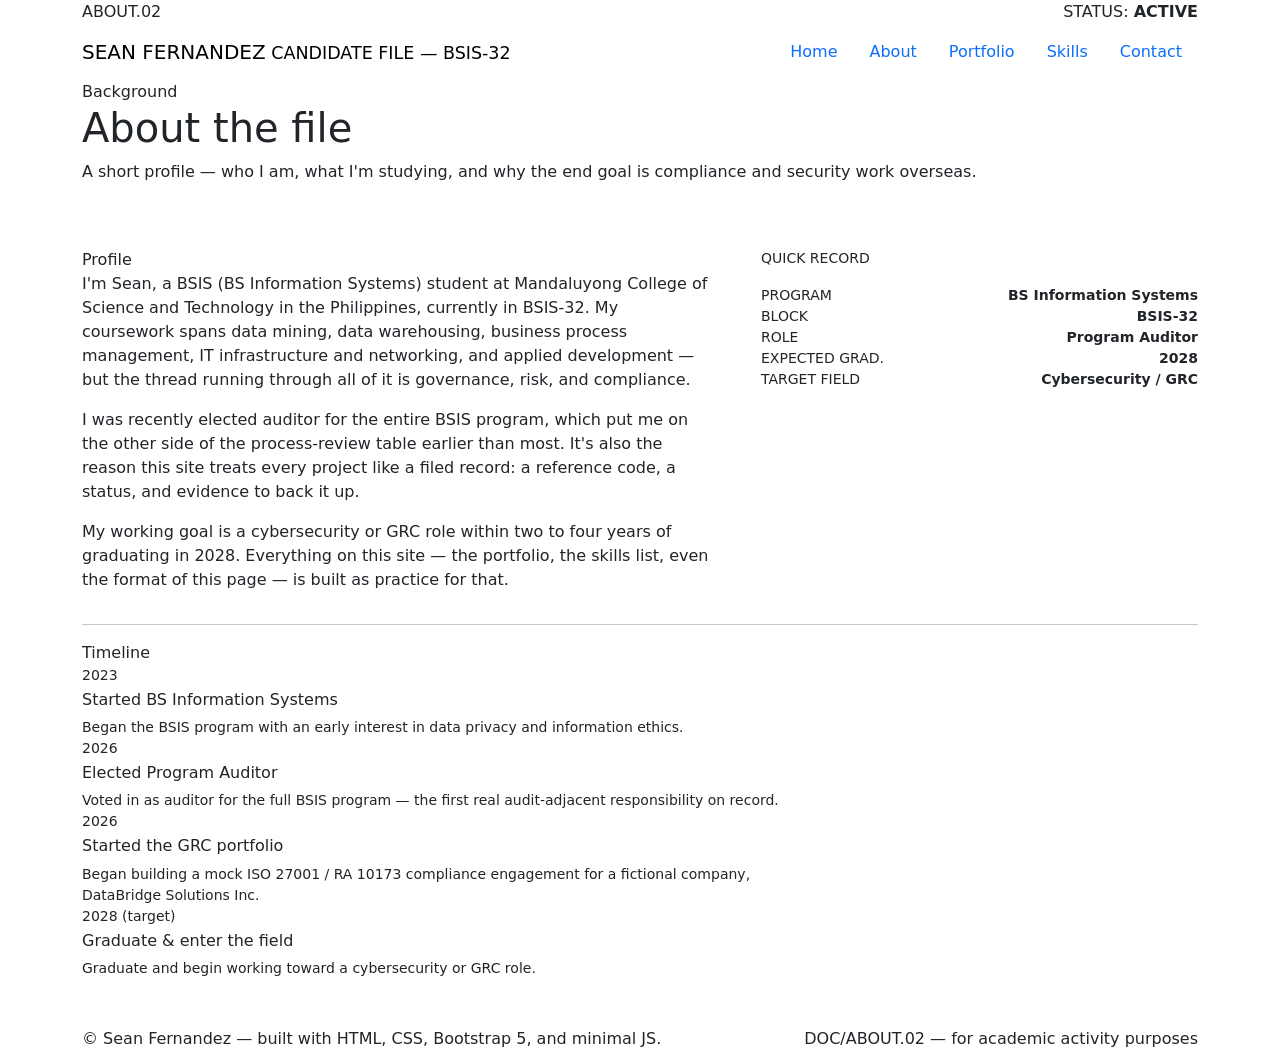
==== about.html @ bf7f356e "Add files via upload" ====
<!DOCTYPE html>
<html lang="en">
<head>
<meta charset="UTF-8">
<meta name="viewport" content="width=device-width, initial-scale=1.0">
<title>About — Sean Fernandez</title>
<link rel="preconnect" href="https://fonts.googleapis.com">
<link href="https://fonts.googleapis.com/css2?family=Archivo:wght@700;800;900&family=Source+Serif+4:ital,wght@0,400;0,600;1,400&family=JetBrains+Mono:wght@400;500;700&display=swap" rel="stylesheet">
<link href="https://cdn.jsdelivr.net/npm/bootstrap@5.3.3/dist/css/bootstrap.min.css" rel="stylesheet">
<link rel="stylesheet" href="css/style.css">
</head>
<body>

<div class="doc-strip">
  <div class="container d-flex justify-content-between">
    <span class="code-tag">ABOUT.02</span>
    <span>STATUS: <strong>ACTIVE</strong></span>
  </div>
</div>

<nav class="navbar navbar-expand-md">
  <div class="container align-items-end">
    <a class="navbar-brand" href="index.html">SEAN FERNANDEZ<small> CANDIDATE FILE — BSIS-32</small></a>
    <button class="navbar-toggler" type="button" data-bs-toggle="collapse" data-bs-target="#nav" aria-controls="nav" aria-expanded="false" aria-label="Toggle navigation">
      <span class="navbar-toggler-icon"></span>
    </button>
    <div class="collapse navbar-collapse justify-content-end" id="nav">
      <ul class="nav nav-tabs-custom">
        <li class="nav-item"><a class="nav-link" href="index.html">Home</a></li>
        <li class="nav-item"><a class="nav-link active" href="about.html">About</a></li>
        <li class="nav-item"><a class="nav-link" href="portfolio.html">Portfolio</a></li>
        <li class="nav-item"><a class="nav-link" href="skills.html">Skills</a></li>
        <li class="nav-item"><a class="nav-link" href="contact.html">Contact</a></li>
      </ul>
    </div>
  </div>
</nav>

<header class="hero">
  <div class="container">
    <span class="eyebrow">Background</span>
    <h1>About the file</h1>
    <p class="lede">A short profile — who I am, what I'm studying, and why the
      end goal is compliance and security work overseas.</p>
  </div>
</header>

<section class="container py-5">
  <div class="row g-5">
    <div class="col-lg-7">
      <span class="eyebrow">Profile</span>
      <p>I'm Sean, a BSIS (BS Information Systems) student at Mandaluyong College of Science and Technology
        in the Philippines, currently in BSIS-32. My coursework spans data
        mining, data warehousing, business process management, IT infrastructure
        and networking, and applied development — but the thread running through
        all of it is governance, risk, and compliance.</p>
      <p>I was recently elected auditor for the entire BSIS program, which put
        me on the other side of the process-review table earlier than most.
        It's also the reason this site treats every project like a filed
        record: a reference code, a status, and evidence to back it up.</p>
      <p>My working goal is a cybersecurity or GRC role within two to
        four years of graduating in 2028. Everything on this site — the
        portfolio, the skills list, even the format of this page — is built
        as practice for that.</p>
    </div>
    <div class="col-lg-5">
      <div class="panel">
        <div class="code-tag small mb-3">QUICK RECORD</div>
        <div class="ledger-row d-flex justify-content-between">
          <span class="small text-uppercase">Program</span>
          <span class="small fw-bold">BS Information Systems</span>
        </div>
        <div class="ledger-row d-flex justify-content-between">
          <span class="small text-uppercase">Block</span>
          <span class="small fw-bold">BSIS-32</span>
        </div>
        <div class="ledger-row d-flex justify-content-between">
          <span class="small text-uppercase">Role</span>
          <span class="small fw-bold">Program Auditor</span>
        </div>
        <div class="ledger-row d-flex justify-content-between">
          <span class="small text-uppercase">Expected grad.</span>
          <span class="small fw-bold">2028</span>
        </div>
        <div class="ledger-row d-flex justify-content-between">
          <span class="small text-uppercase">Target field</span>
          <span class="small fw-bold">Cybersecurity / GRC</span>
        </div>
     
      </div>
    </div>
  </div>

  <hr class="file-rule">

  <span class="eyebrow">Timeline</span>
  <div class="row">
    <div class="col-lg-8">
      <div class="timeline-item">
        <div class="code-tag small">2023</div>
        <h3 class="h6 mt-1">Started BS Information Systems</h3>
        <p class="small mb-0">Began the BSIS program with an early interest in
          data privacy and information ethics.</p>
      </div>
      <div class="timeline-item">
        <div class="code-tag small">2026</div>
        <h3 class="h6 mt-1">Elected Program Auditor</h3>
        <p class="small mb-0">Voted in as auditor for the full BSIS program —
          the first real audit-adjacent responsibility on record.</p>
      </div>
      <div class="timeline-item">
        <div class="code-tag small">2026</div>
        <h3 class="h6 mt-1">Started the GRC portfolio</h3>
        <p class="small mb-0">Began building a mock ISO 27001 / RA 10173
          compliance engagement for a fictional company, DataBridge Solutions Inc.</p>
      </div>
      <div class="timeline-item">
        <div class="code-tag small">2028 (target)</div>
        <h3 class="h6 mt-1">Graduate &amp; enter the field</h3>
        <p class="small mb-0">Graduate and begin working toward a cybersecurity
          or GRC role.</p>
      </div>
    </div>
  </div>
</section>

<footer class="file-footer">
  <div class="container d-flex flex-column flex-md-row justify-content-between">
    <span>&copy; <span id="year"></span> Sean Fernandez — built with HTML, CSS, Bootstrap 5, and minimal JS.</span>
    <span>DOC/ABOUT.02 — for academic activity purposes</span>
  </div>
</footer>

<script src="https://cdn.jsdelivr.net/npm/bootstrap@5.3.3/dist/js/bootstrap.bundle.min.js"></script>
<script src="js/script.js"></script>
</body>
</html>
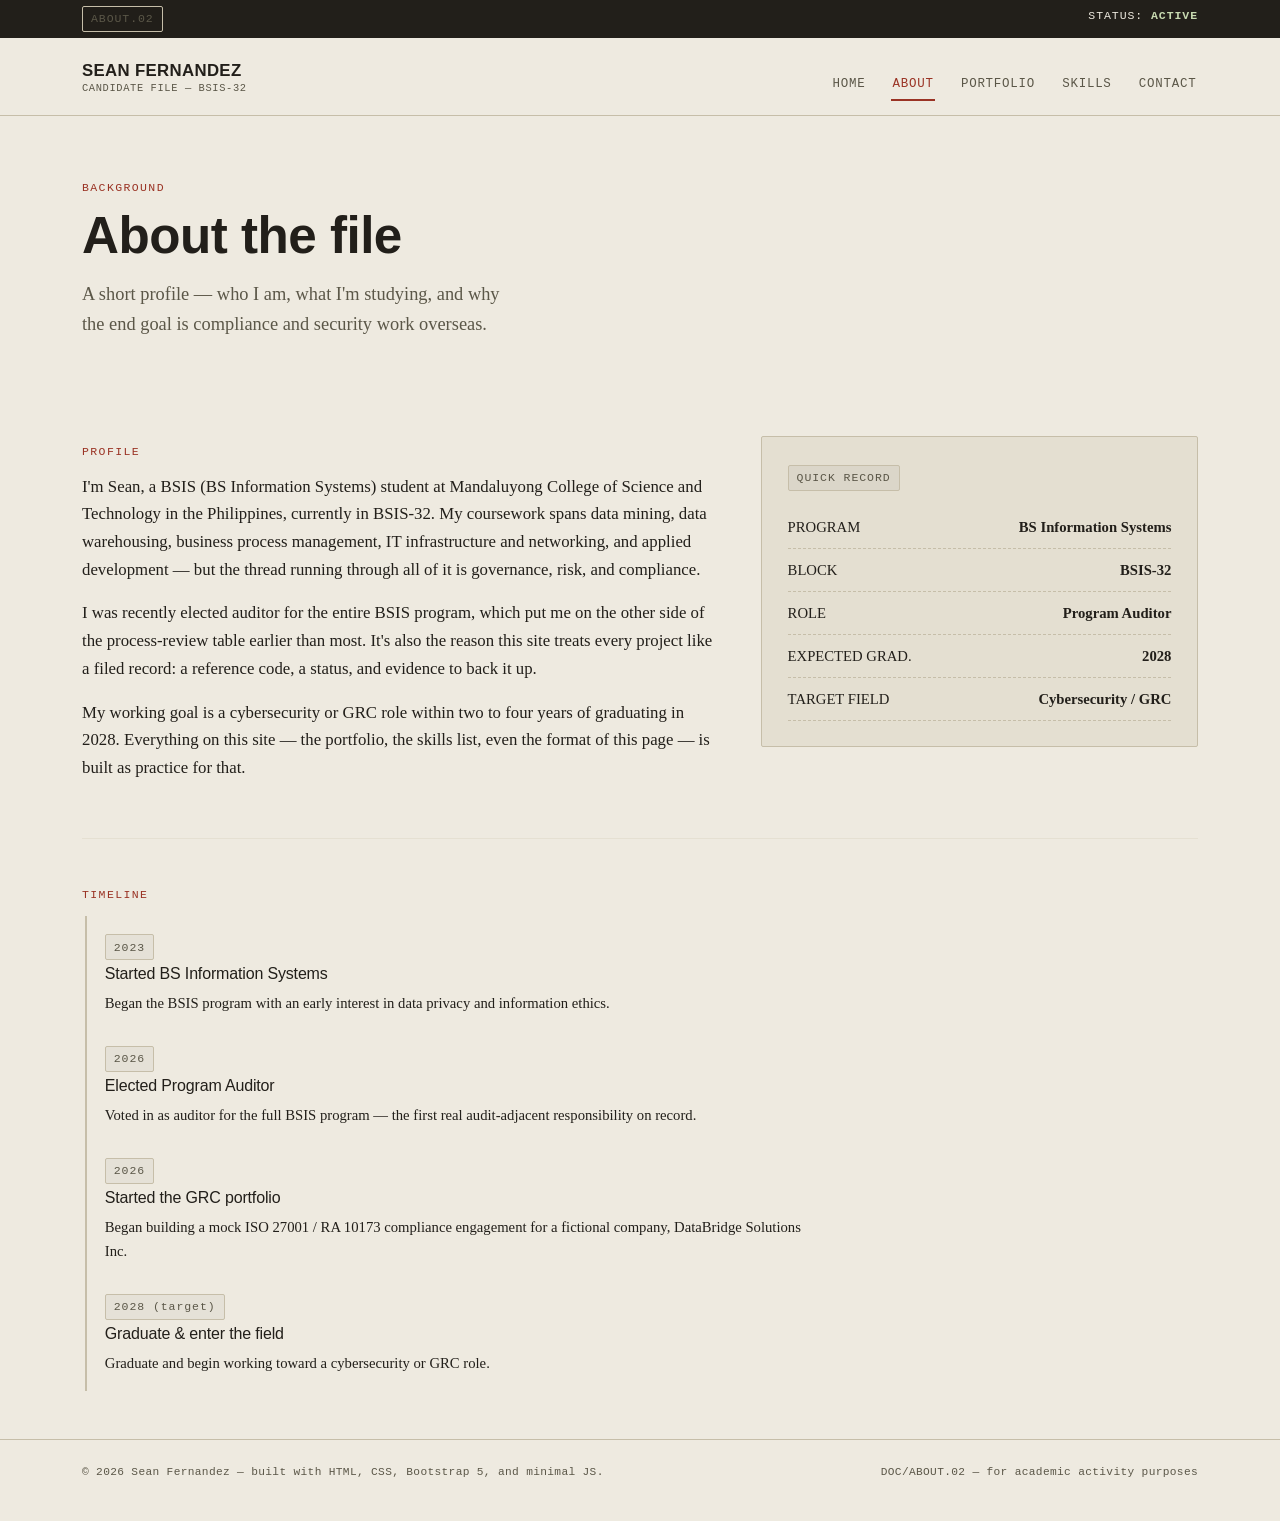
==== commit d75bd450: "Update about.html" ====
--- a/about.html
+++ b/about.html
@@ -26,7 +26,7 @@
     </button>
     <div class="collapse navbar-collapse justify-content-end" id="nav">
       <ul class="nav nav-tabs-custom">
-        <li class="nav-item"><a class="nav-link" href="index.html">Home</a></li>
+        <li class="nav-item"><a class="nav-link" href="homepage.html">Home</a></li>
         <li class="nav-item"><a class="nav-link active" href="about.html">About</a></li>
         <li class="nav-item"><a class="nav-link" href="portfolio.html">Portfolio</a></li>
         <li class="nav-item"><a class="nav-link" href="skills.html">Skills</a></li>
@@ -134,4 +134,4 @@
 <script src="https://cdn.jsdelivr.net/npm/bootstrap@5.3.3/dist/js/bootstrap.bundle.min.js"></script>
 <script src="js/script.js"></script>
 </body>
-</html>+</html>
--- a/css/style.css
+++ b/css/style.css
@@ -0,0 +1,294 @@
+/* ==========================================================================
+   Sean Fernandez — Candidate File
+   Design concept: an active case file / document-control system.
+   Paper stock background, typed-report body copy, mono metadata labels,
+   and a single hand-stamped signature element on the homepage.
+   ========================================================================== */
+
+:root {
+  /* Color */
+  --paper:        #EEEAE0;   /* base background — dry paper, not warm cream */
+  --paper-panel:  #E4DFD1;   /* slightly deeper stock for panels/cards */
+  --ink:          #221F1A;   /* body text */
+  --ink-soft:     #5B5748;   /* secondary text, metadata */
+  --line:         #C6BEA9;   /* hairline rules & borders */
+  --red:          #9A3324;   /* stamp ink — primary accent, links, CTA */
+  --red-dark:     #7C2A1D;
+  --green:        #4C5A34;   /* DONE status */
+  --amber:        #8C6A1E;   /* IN PROGRESS status */
+  --gray:         #837C69;   /* PLANNED status */
+
+  /* Type */
+  --font-display: 'Archivo', sans-serif;
+  --font-body:    'Source Serif 4', serif;
+  --font-mono:    'JetBrains Mono', monospace;
+}
+
+* { box-sizing: border-box; }
+
+html { scroll-behavior: smooth; }
+@media (prefers-reduced-motion: reduce) {
+  html { scroll-behavior: auto; }
+  * { animation: none !important; transition: none !important; }
+}
+
+body {
+  background: var(--paper);
+  color: var(--ink);
+  font-family: var(--font-body);
+  font-size: 1.05rem;
+  line-height: 1.65;
+  -webkit-font-smoothing: antialiased;
+}
+
+a { color: var(--red); text-decoration: none; }
+a:hover { color: var(--red-dark); text-decoration: underline; }
+
+:focus-visible {
+  outline: 2px solid var(--red);
+  outline-offset: 2px;
+}
+
+h1, h2, h3, .navbar-brand {
+  font-family: var(--font-display);
+  color: var(--ink);
+  letter-spacing: -0.01em;
+}
+
+h1 { font-weight: 900; font-size: clamp(2.2rem, 4vw, 3.4rem); line-height: 1.05; }
+h2, h3 { font-weight: 800; }
+
+/* ---- top document strip ---------------------------------------------- */
+.doc-strip {
+  background: var(--ink);
+  color: var(--paper);
+  font-family: var(--font-mono);
+  font-size: 0.72rem;
+  letter-spacing: 0.08em;
+  text-transform: uppercase;
+  padding: 6px 0;
+}
+.doc-strip strong { color: #C7D9B0; } /* ACTIVE glows faint green, like a status LED */
+
+/* ---- nav ---------------------------------------------------------------*/
+.navbar {
+  background: var(--paper);
+  border-bottom: 1px solid var(--line);
+  padding: 1.1rem 0 0.9rem;
+}
+.navbar-brand {
+  font-size: 1.05rem;
+  font-weight: 900;
+  letter-spacing: 0.02em;
+  display: flex;
+  flex-direction: column;
+  line-height: 1.3;
+}
+.navbar-brand small {
+  font-family: var(--font-mono);
+  font-weight: 400;
+  font-size: 0.65rem;
+  color: var(--ink-soft);
+  letter-spacing: 0.06em;
+  text-transform: uppercase;
+}
+.nav-tabs-custom {
+  gap: 1.5rem;
+  border: none;
+}
+.nav-tabs-custom .nav-link {
+  font-family: var(--font-mono);
+  font-size: 0.78rem;
+  letter-spacing: 0.06em;
+  text-transform: uppercase;
+  color: var(--ink-soft);
+  border: none;
+  border-bottom: 2px solid transparent;
+  border-radius: 0;
+  padding: 0.25rem 0.1rem;
+}
+.nav-tabs-custom .nav-link:hover { color: var(--ink); }
+.nav-tabs-custom .nav-link.active {
+  color: var(--red);
+  background: transparent;
+  border-bottom: 2px solid var(--red);
+}
+
+/* ---- hero ---------------------------------------------------------------*/
+.hero { padding: 3.5rem 0 2rem; }
+.eyebrow {
+  display: inline-block;
+  font-family: var(--font-mono);
+  font-size: 0.72rem;
+  letter-spacing: 0.12em;
+  text-transform: uppercase;
+  color: var(--red);
+  margin-bottom: 0.75rem;
+}
+.lede {
+  font-size: 1.15rem;
+  color: var(--ink-soft);
+  max-width: 46ch;
+  margin-top: 1rem;
+}
+
+/* ---- signature element: the rubber stamp -------------------------------*/
+.stamp {
+  border: 3px solid var(--red);
+  border-radius: 4px;
+  padding: 0.9rem 1.4rem;
+  text-align: center;
+  transform: rotate(-5deg);
+  color: var(--red);
+  mix-blend-mode: multiply;
+  box-shadow: 0 0 0 3px var(--paper), 0 0 0 4px var(--red);
+  position: relative;
+}
+.stamp::before {
+  /* inner rule, mimics a two-line stamp die */
+  content: "";
+  position: absolute;
+  inset: 4px;
+  border: 1px solid var(--red);
+  border-radius: 2px;
+  opacity: 0.6;
+}
+.stamp-top {
+  display: block;
+  font-family: var(--font-mono);
+  font-size: 0.62rem;
+  letter-spacing: 0.18em;
+  text-transform: uppercase;
+}
+.stamp-main {
+  display: block;
+  font-family: var(--font-display);
+  font-weight: 900;
+  font-size: 1.35rem;
+  letter-spacing: 0.03em;
+  margin: 0.1rem 0;
+}
+
+/* ---- buttons -------------------------------------------------------------*/
+.btn-stamp {
+  font-family: var(--font-mono);
+  font-size: 0.8rem;
+  letter-spacing: 0.06em;
+  text-transform: uppercase;
+  background: var(--red);
+  color: var(--paper);
+  border: 1px solid var(--red);
+  border-radius: 2px;
+  padding: 0.65rem 1.3rem;
+}
+.btn-stamp:hover { background: var(--red-dark); border-color: var(--red-dark); color: var(--paper); }
+
+.btn-outline-stamp {
+  font-family: var(--font-mono);
+  font-size: 0.8rem;
+  letter-spacing: 0.06em;
+  text-transform: uppercase;
+  background: transparent;
+  color: var(--ink);
+  border: 1px solid var(--ink);
+  border-radius: 2px;
+  padding: 0.65rem 1.3rem;
+}
+.btn-outline-stamp:hover { background: var(--ink); color: var(--paper); }
+
+/* ---- panels / code tags / ledger rows ------------------------------------*/
+.panel {
+  background: var(--paper-panel);
+  border: 1px solid var(--line);
+  border-radius: 2px;
+  padding: 1.6rem;
+}
+
+.code-tag {
+  display: inline-block;
+  font-family: var(--font-mono);
+  font-size: 0.72rem;
+  letter-spacing: 0.08em;
+  color: var(--ink-soft);
+  background: rgba(0,0,0,0.04);
+  border: 1px solid var(--line);
+  border-radius: 2px;
+  padding: 0.15rem 0.5rem;
+}
+
+.ledger-row {
+  padding: 0.55rem 0;
+  border-bottom: 1px dashed var(--line);
+}
+.ledger-row.border-0 { border-bottom: none; }
+
+.file-rule {
+  border: none;
+  border-top: 1px solid var(--line);
+  margin: 2.5rem 0;
+}
+
+/* ---- status stamps (DONE / IN PROGRESS / PLANNED) ------------------------*/
+.status-stamp {
+  display: inline-block;
+  font-family: var(--font-mono);
+  font-size: 0.68rem;
+  letter-spacing: 0.08em;
+  text-transform: uppercase;
+  padding: 0.15rem 0.5rem;
+  border-radius: 2px;
+  border: 1px solid currentColor;
+}
+.status-stamp.complete { color: var(--green); }
+.status-stamp.progress { color: var(--amber); }
+.status-stamp.planned  { color: var(--gray); }
+
+/* ---- timeline (About page) ------------------------------------------------*/
+.timeline-item {
+  padding: 1rem 0 1rem 1.1rem;
+  border-left: 2px solid var(--line);
+  margin-left: 0.2rem;
+}
+.timeline-item + .timeline-item { margin-top: -0.25rem; }
+
+/* ---- skill tags (Skills page) --------------------------------------------*/
+.skill-tag {
+  display: inline-block;
+  font-family: var(--font-mono);
+  font-size: 0.75rem;
+  color: var(--ink);
+  background: var(--paper);
+  border: 1px solid var(--line);
+  border-radius: 2px;
+  padding: 0.3rem 0.6rem;
+  margin: 0 0.4rem 0.4rem 0;
+}
+
+/* ---- forms (Contact page) -------------------------------------------------*/
+.form-label {
+  font-family: var(--font-mono);
+  font-size: 0.72rem;
+  letter-spacing: 0.08em;
+  color: var(--ink-soft);
+}
+.form-control, .form-select {
+  background: var(--paper);
+  border: 1px solid var(--line);
+  border-radius: 2px;
+  color: var(--ink);
+  font-family: var(--font-body);
+}
+.form-control:focus, .form-select:focus {
+  border-color: var(--red);
+  box-shadow: 0 0 0 1px var(--red);
+}
+
+/* ---- footer ----------------------------------------------------------------*/
+.file-footer {
+  border-top: 1px solid var(--line);
+  padding: 1.4rem 0 2.5rem;
+  font-family: var(--font-mono);
+  font-size: 0.7rem;
+  color: var(--ink-soft);
+  letter-spacing: 0.03em;
+}
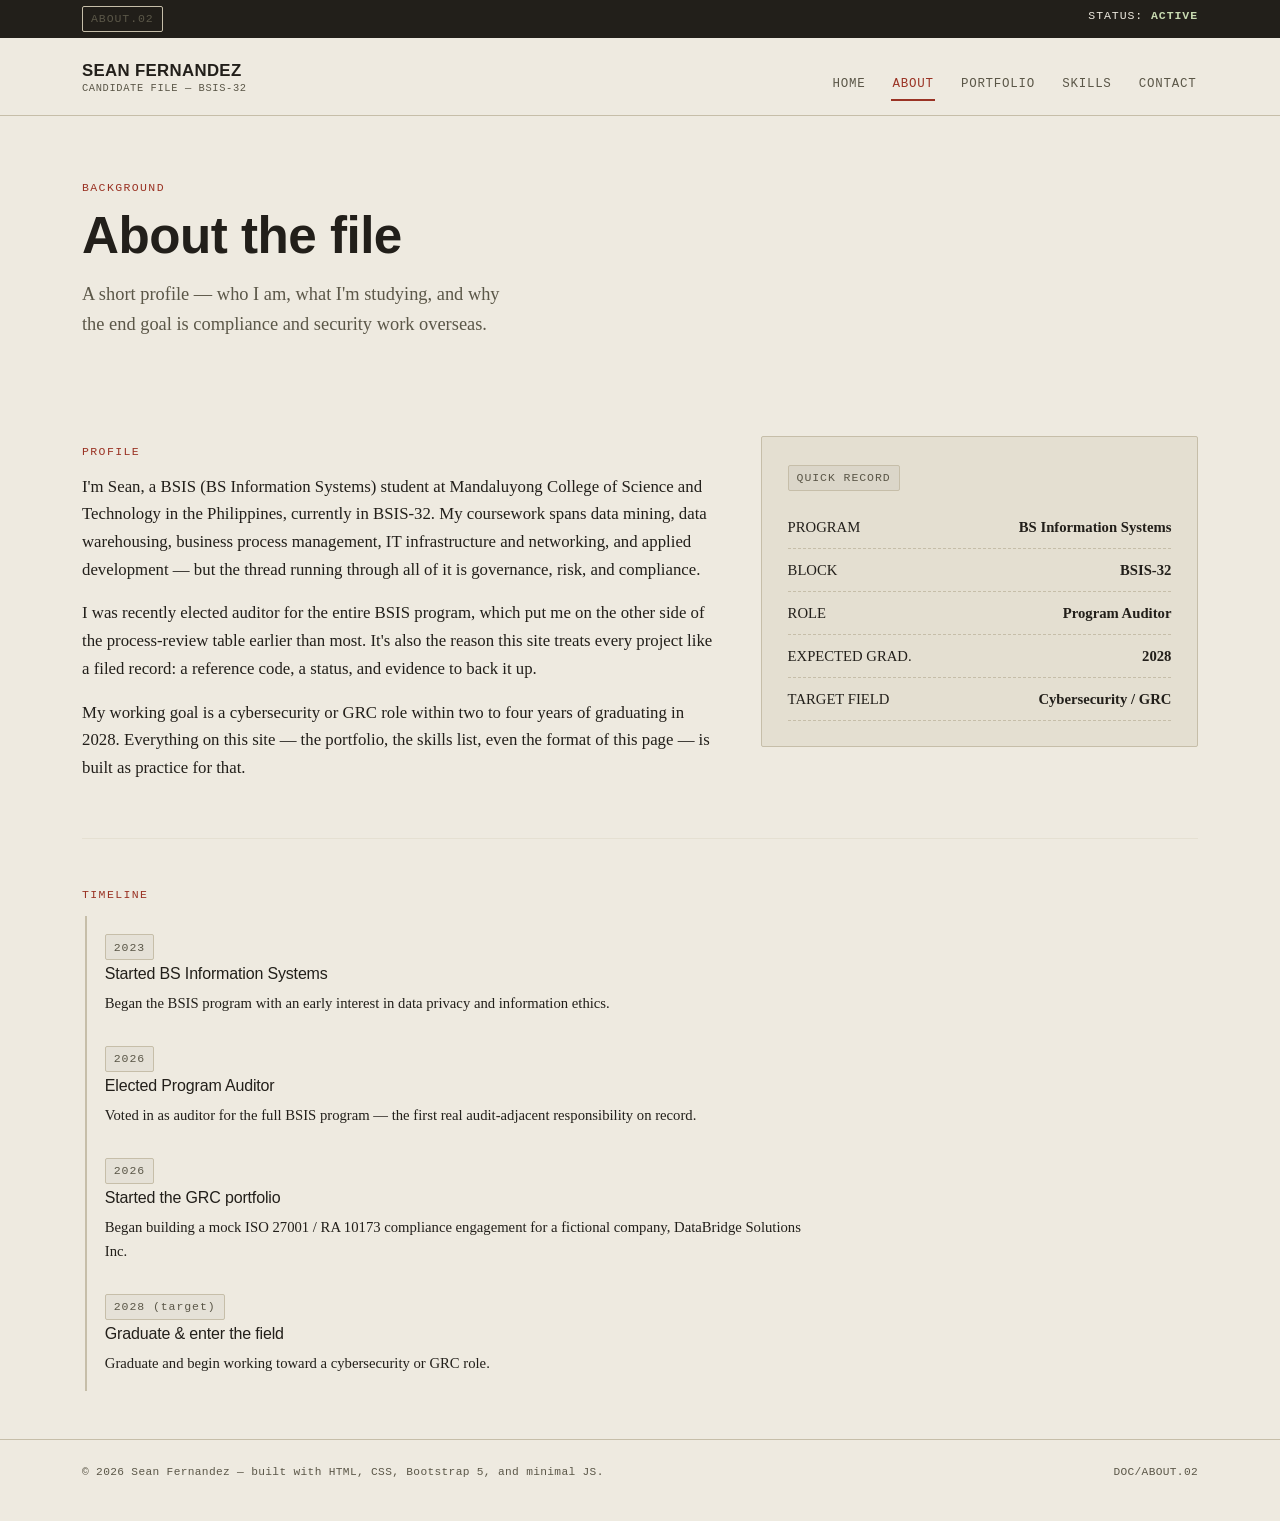
==== commit 86c66e7e: "Update about.html" ====
--- a/about.html
+++ b/about.html
@@ -20,7 +20,7 @@
 
 <nav class="navbar navbar-expand-md">
   <div class="container align-items-end">
-    <a class="navbar-brand" href="index.html">SEAN FERNANDEZ<small> CANDIDATE FILE — BSIS-32</small></a>
+    <a class="navbar-brand" href="homepage.html">SEAN FERNANDEZ<small> CANDIDATE FILE — BSIS-32</small></a>
     <button class="navbar-toggler" type="button" data-bs-toggle="collapse" data-bs-target="#nav" aria-controls="nav" aria-expanded="false" aria-label="Toggle navigation">
       <span class="navbar-toggler-icon"></span>
     </button>
@@ -127,7 +127,7 @@
 <footer class="file-footer">
   <div class="container d-flex flex-column flex-md-row justify-content-between">
     <span>&copy; <span id="year"></span> Sean Fernandez — built with HTML, CSS, Bootstrap 5, and minimal JS.</span>
-    <span>DOC/ABOUT.02 — for academic activity purposes</span>
+    <span>DOC/ABOUT.02</span>
   </div>
 </footer>
 
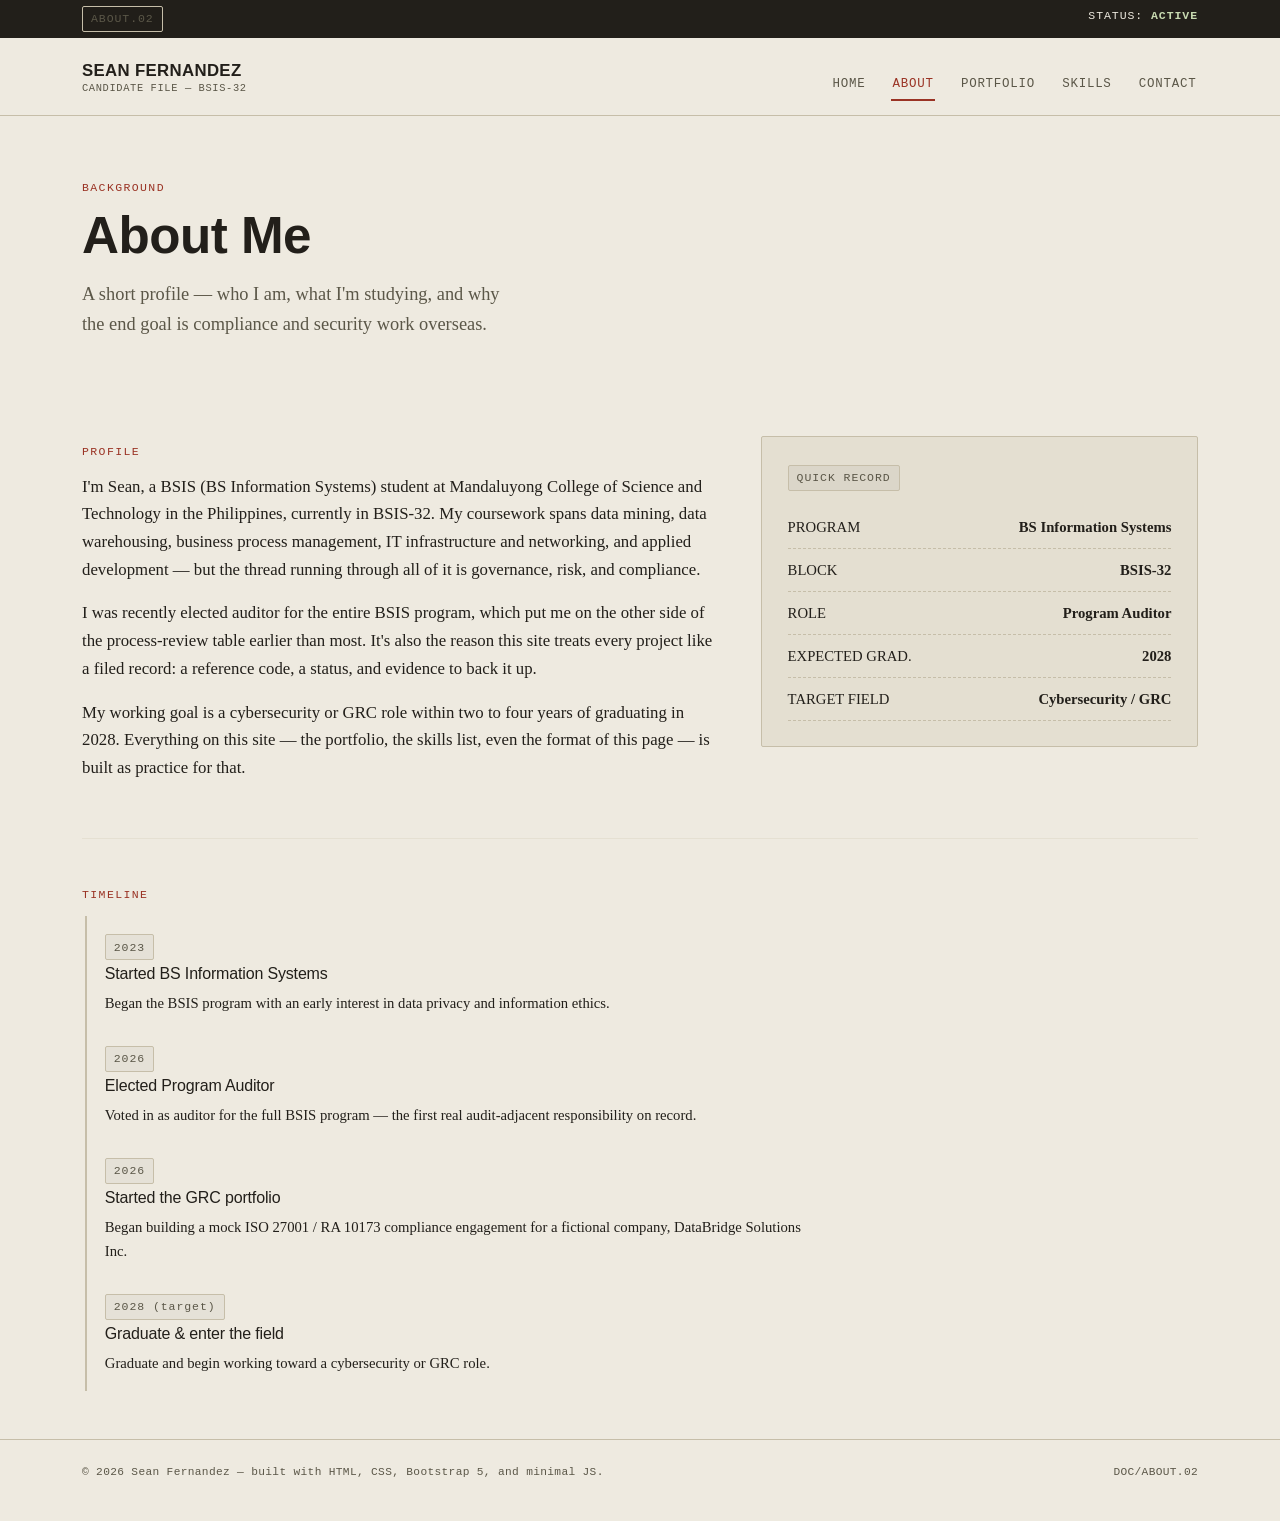
==== commit 1b33fbd8: "Update about.html" ====
--- a/about.html
+++ b/about.html
@@ -39,7 +39,7 @@
 <header class="hero">
   <div class="container">
     <span class="eyebrow">Background</span>
-    <h1>About the file</h1>
+    <h1>About Me</h1>
     <p class="lede">A short profile — who I am, what I'm studying, and why the
       end goal is compliance and security work overseas.</p>
   </div>
